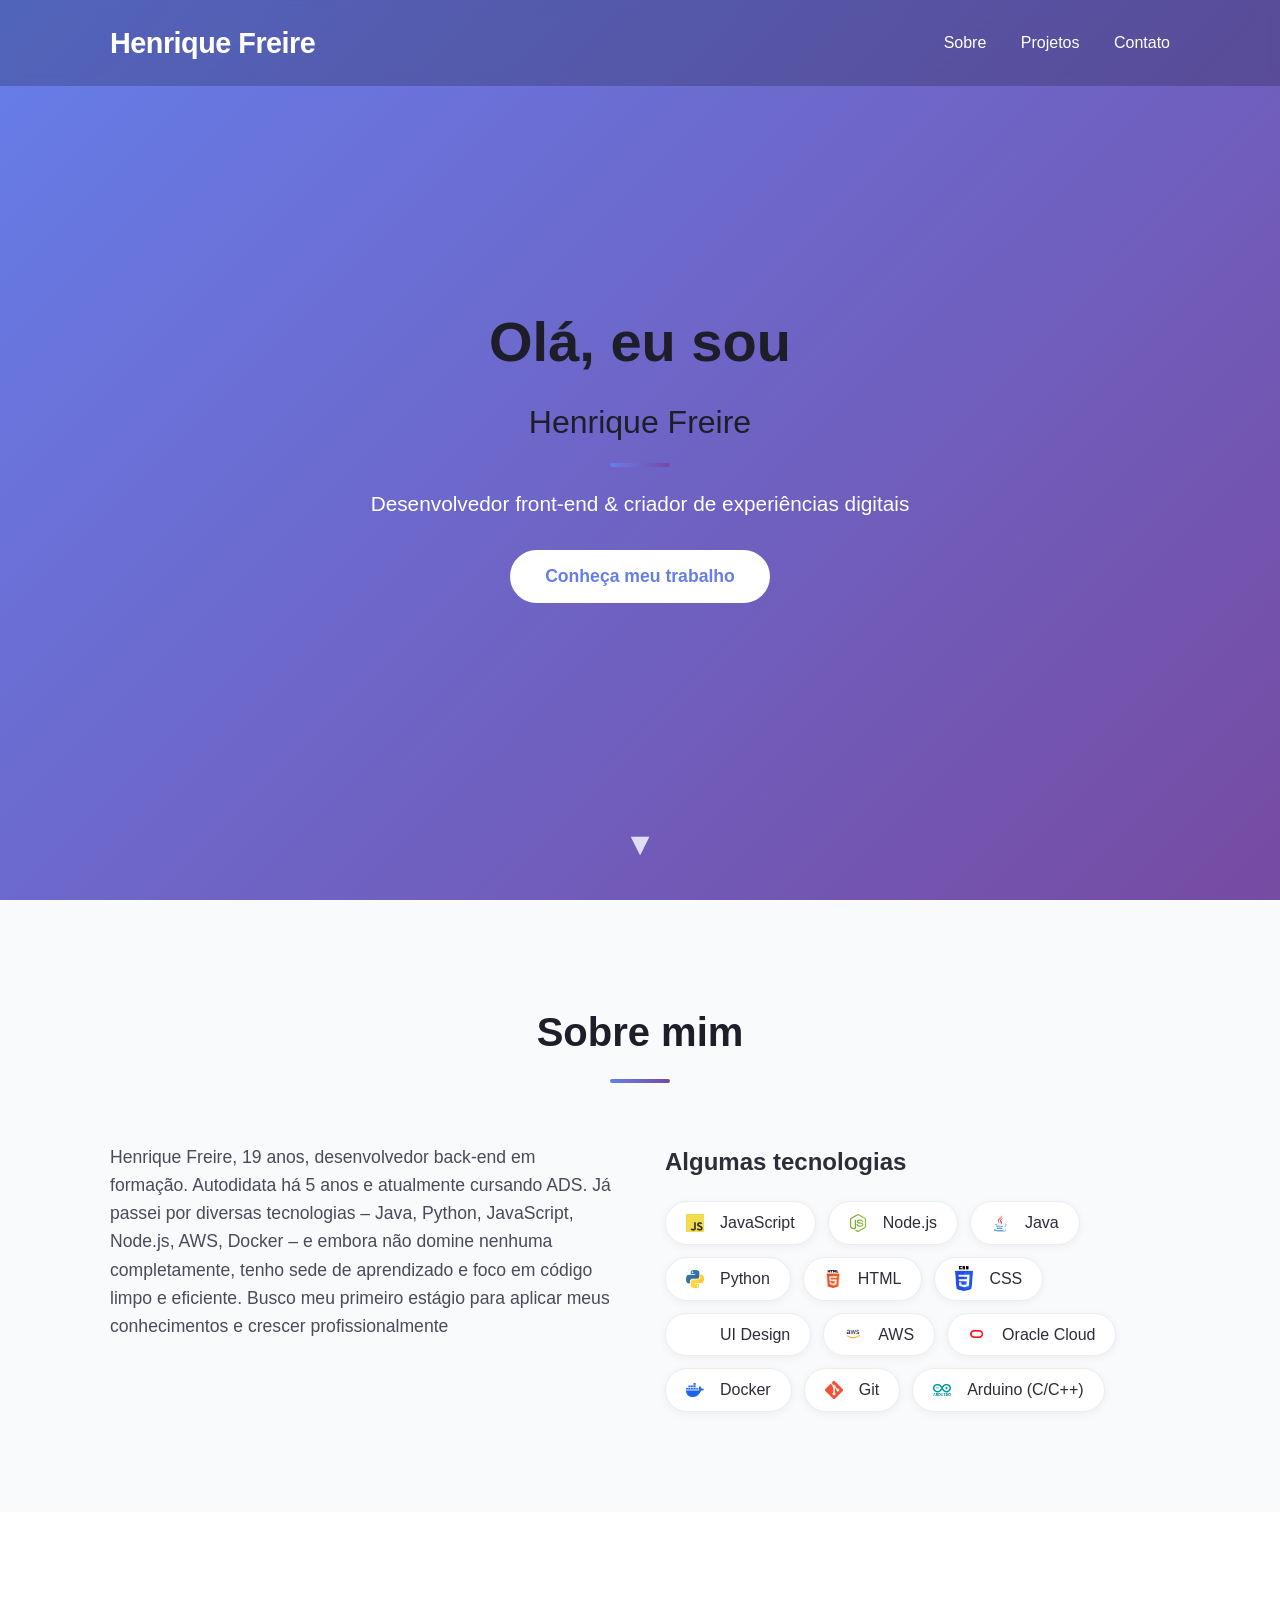
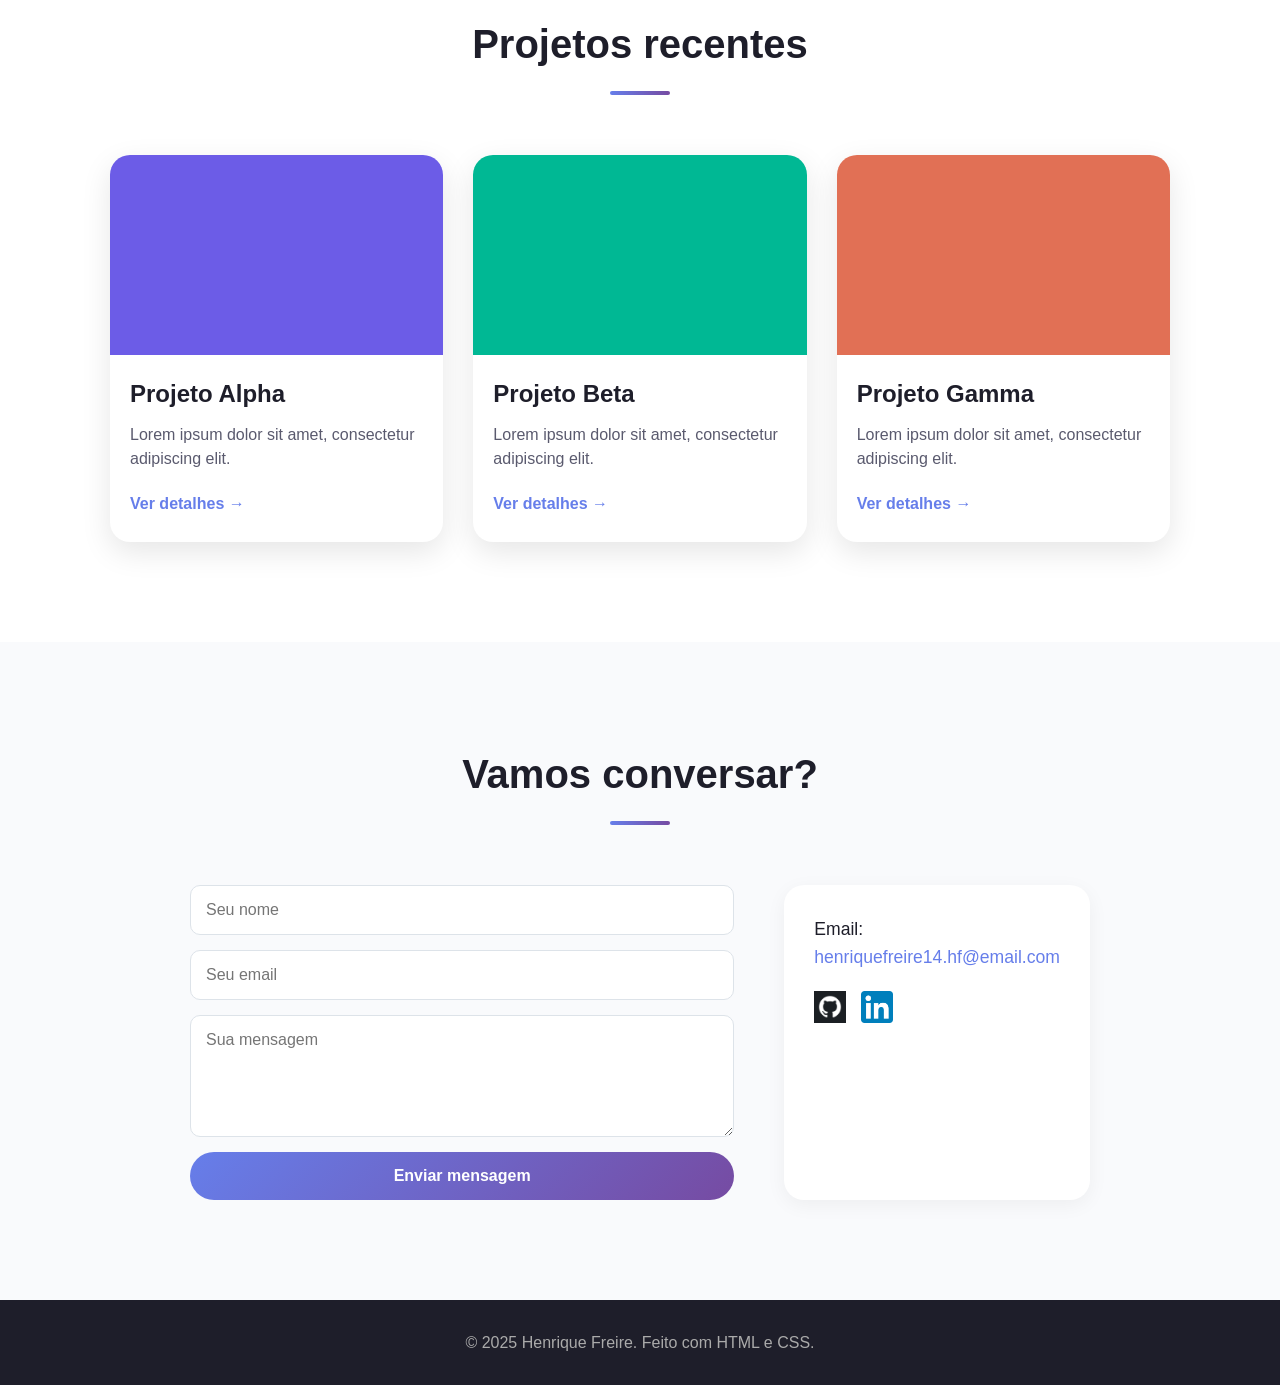
==== trabalhoPortfolio/index.html @ 01a15acb "Primeira commit" ====
<!DOCTYPE html>
<html lang="pt">
<head>
    <meta charset="UTF-8">
    <meta name="viewport" content="width=device-width, initial-scale=1.0">
    <title>HenFreir</title>
    <link rel="stylesheet" href="style.css">
</head>
<body>
    <header class="cabecalho">
        <div class="container">
            <h1 class="logo">Henrique Freire</h1>
            <nav class="menu">
                <a href="#sobre">Sobre</a>
                <a href="#projetos">Projetos</a>
                <a href="#contato">Contato</a>
            </nav>
        </div>
    </header>

    <main>
        <section class="hero">
            <div class="hero-content">
                <h2>Olá, eu sou <span>Henrique Freire</span></h2>
                <p>Desenvolvedor front-end & criador de experiências digitais</p>
                <a href="#projetos" class="btn">Conheça meu trabalho</a>
            </div>
            <a href="#sobre" class="scroll-down">▼</a>
        </section>

        <section id="sobre" class="sobre">
            <div class="container">
                <h2>Sobre mim</h2>
                <div class="sobre-grid">
                    <div class="sobre-texto">
                        <p>Henrique Freire, 19 anos, desenvolvedor back-end em formação. Autodidata há 5 anos e atualmente cursando ADS. Já passei por diversas tecnologias – Java, Python, JavaScript, Node.js, AWS, Docker – e embora não domine nenhuma completamente, tenho sede de aprendizado e foco em código limpo e eficiente. Busco meu primeiro estágio para aplicar meus conhecimentos e crescer profissionalmente</p>
                    </div>
                    <div class="sobre-skills">
                        <h3>Algumas tecnologias</h3>
                        <ul class="skills-list">
                            <!-- Back-end / Linguagens principais -->
                            <li style="--skill-color: #f7df1e; --skill-glow: #f7df1e80;"><img src="./imgs/js.png" alt="">JavaScript</li>
                            <li style="--skill-color: #68a063; --skill-glow: #68a06380;"><img src="./imgs/nodejs.png" alt="">Node.js</li>
                            <li style="--skill-color: #007396; --skill-glow: #00739680;"><img src="./imgs/java.png" alt="">Java</li>
                            <li style="--skill-color: #3776ab; --skill-glow: #3776ab80;"><img src="./imgs/python.png" alt="">Python</li>
                            <!-- Front-end & Design -->
                            <li style="--skill-color: #e44d26; --skill-glow: #e44d2680;"><img src="./imgs/html.png" alt="">HTML</li>
                            <li style="--skill-color: #e44d26; --skill-glow: #e44d2680;"><img src="./imgs/css.png" alt="">CSS</li>
                            <li style="--skill-color: #9b59b6; --skill-glow: #9b59b680;"><img src="./imgs/ui-design.png" alt="">UI Design</li>
                            <!-- Cloud -->
                            <li style="--skill-color: #ff9900; --skill-glow: #ff990080;"><img src="./imgs/aws.png" alt="">AWS</li>
                            <li style="--skill-color: #f80000; --skill-glow: #f8000080;"><img src="./imgs/oracle.png" alt="">Oracle Cloud</li>
                            <!-- Versionamento & DevOps -->
                            <li style="--skill-color: #2496ed; --skill-glow: #2496ed80;"><img src="./imgs/docker.png" alt="">Docker</li>
                            <li style="--skill-color: #f05032; --skill-glow: #f0503280;"><img src="./imgs/git.png" alt="">Git</li>
                            <!-- Embarcados / Outros -->
                            <li style="--skill-color: #00979d; --skill-glow: #00979d80;"><img src="./imgs/arduino.png" alt="">Arduino (C/C++)</li>
                        </ul>
                    </div>
                </div>
            </div>
        </section>

        <section id="projetos" class="projetos"> <!-- Projetos -->
            <div class="container">
                <h2>Projetos recentes</h2>
                <div class="grid">
                    <div class="card">
                        <div class="card-img" style="background: #6c5ce7;"></div>
                        <h3>Projeto Alpha</h3>
                        <p>Lorem ipsum dolor sit amet, consectetur adipiscing elit. </p>
                        <a href="#" class="card-link">Ver detalhes →</a>
                    </div>
                    <div class="card">
                        <div class="card-img" style="background: #00b894;"></div>
                        <h3>Projeto Beta</h3>
                        <p>Lorem ipsum dolor sit amet, consectetur adipiscing elit. </p>
                        <a href="#" class="card-link">Ver detalhes →</a>
                    </div>
                    <div class="card">
                        <div class="card-img" style="background: #e17055;"></div>
                        <h3>Projeto Gamma</h3>
                        <p>Lorem ipsum dolor sit amet, consectetur adipiscing elit. </p>
                        <a href="#" class="card-link">Ver detalhes →</a>
                    </div>
                </div>
            </div>
        </section>

        <section id="contato" class="contato"> <!-- Contato -->
            <div class="container">
                <h2>Vamos conversar?</h2>
                <div class="contato-wrapper">
                    <form>
                        <input type="text" placeholder="Seu nome" required>
                        <input type="email" placeholder="Seu email" required>
                        <textarea rows="5" placeholder="Sua mensagem" required></textarea>
                        <button type="submit" class="btn">Enviar mensagem</button>
                    </form>
                    <div class="contato-info">
                        <p>Email: <a href="mailto:exemplo@email.com">henriquefreire14.hf@email.com</a></p>
                        <div class="social-links">
                            <a href="https://github.com/loomuun"><img src="./imgs/github.png" alt="GitHub"></a>
                            <a href="https://linkedin.com/in/loomuun"><img src="./imgs/linkedin.png" alt="LinkedIn"></a>
                        </div>
                    </div>
                </div>
            </div>
        </section>
    </main>

    <footer class="rodape"> <!-- Rodapé -->
        <div class="container">
            <p>© 2025 Henrique Freire. Feito com HTML e CSS.</p>
        </div>
    </footer>
</body>
</html>
---- trabalhoPortfolio/style.css ----
* {
    margin: 0;
    padding: 0;
    box-sizing: border-box;
}

html {
    scroll-behavior: smooth;
}

body {
    font-family: 'Segoe UI', Tahoma, Geneva, Verdana, sans-serif;
    line-height: 1.6;
    color: #1e1e2a;
}

.container {
    max-width: 1100px;
    margin: 0 auto;
    padding: 0 20px;
}

/* Cabeçalho - transparente no hero */
.cabecalho {
    position: fixed;
    top: 0;
    left: 0;
    width: 100%;
    padding: 20px 0;
    background: rgba(0, 0, 0, 0.2);
    backdrop-filter: blur(5px);
    z-index: 1000;
    transition: background 0.3s;
}

.cabecalho .container {
    display: flex;
    justify-content: space-between;
    align-items: center;
}

.logo {
    color: #fff;
    font-size: 1.8rem;
    font-weight: 700;
    letter-spacing: -0.5px;
}

.menu a {
    color: #fff;
    text-decoration: none;
    margin-left: 30px;
    font-weight: 500;
    transition: color 0.3s;
    border-bottom: 2px solid transparent;
    padding-bottom: 5px;
}

.menu a:hover {
    border-bottom-color: #fff;
}

/* Hero - tela cheia */
.hero {
    height: 100vh;
    background: linear-gradient(135deg, #667eea 0%, #764ba2 100%);
    color: #fff;
    display: flex;
    align-items: center;
    justify-content: center;
    text-align: center;
    position: relative;
    padding: 0 20px;
}

.hero-content {
    max-width: 800px;
}

.hero h2 {
    font-size: 3.5rem;
    margin-bottom: 20px;
    animation: fadeInUp 1s ease;
}

.hero h2 span {
    display: block;
    font-size: 2rem;
    font-weight: 300;
    margin-top: 10px;
}

.hero p {
    font-size: 1.3rem;
    margin-bottom: 30px;
    opacity: 0.9;
    animation: fadeInUp 1s ease 0.2s both;
}

.hero .btn {
    background: #fff;
    color: #667eea;
    padding: 12px 35px;
    font-size: 1.1rem;
    border-radius: 50px;
    font-weight: 600;
    text-decoration: none;
    transition: transform 0.3s, box-shadow 0.3s;
    animation: fadeInUp 1s ease 0.4s both;
    display: inline-block;
}

.hero .btn:hover {
    transform: translateY(-3px);
    box-shadow: 0 10px 20px rgba(0,0,0,0.2);
}

.scroll-down {
    position: absolute;
    bottom: 30px;
    left: 50%;
    transform: translateX(-50%);
    color: #fff;
    font-size: 2rem;
    text-decoration: none;
    animation: bounce 2s infinite;
    opacity: 0.8;
}

@keyframes bounce {
    0%, 20%, 50%, 80%, 100% {transform: translateX(-50%) translateY(0);}
    40% {transform: translateX(-50%) translateY(-20px);}
    60% {transform: translateX(-50%) translateY(-10px);}
}

@keyframes fadeInUp {
    from {
        opacity: 0;
        transform: translateY(30px);
    }
    to {
        opacity: 1;
        transform: translateY(0);
    }
}

/* Seção sobre */
.sobre {
    padding: 100px 0;
    background: #f9fafc;
}

.sobre-grid {
    display: grid;
    grid-template-columns: 1fr 1fr;
    gap: 50px;
    align-items: start;
}

.sobre-texto p {
    margin-bottom: 20px;
    color: #4a4a5a;
    font-size: 1.1rem;
}

.sobre-skills h3 {
    margin-bottom: 20px;
    font-size: 1.5rem;
    color: #2d2d3a;
}

.skills-list {
    list-style: none;
    display: flex;
    flex-wrap: wrap;
    gap: 12px;
}

.skills-list li {
    background: #fff;
    padding: 8px 20px;
    border-radius: 30px;
    box-shadow: 0 2px 10px rgba(0,0,0,0.05);
    font-weight: 500;
    color: #2d2d3a;
    border: 1px solid #eaeef2;
    transition: all 0.3s ease;
}

.skills-list li:hover {
    background-color: color-mix(in srgb, var(--skill-color) 10%, transparent);
    color: var(--skill-color);
    border-color: var(--skill-color);
    box-shadow: 0 0 15px var(--skill-glow);
}

.skills-list img {
    width: 18px;
    height: auto;
    vertical-align: middle;
    margin-right: 8px;
}

/* Alinha ícone e texto verticalmente dentro do badge */
.skills-list li {
    display: inline-flex;
    align-items: center;
    gap: 8px;
}

.skills-list img {
    display: block;
}

/* Projetos */
.projetos {
    padding: 100px 0;
    background: #fff;
}

h2 {
    text-align: center;
    font-size: 2.5rem;
    margin-bottom: 60px;
    color: #1e1e2a;
    position: relative;
}

h2:after {
    content: '';
    display: block;
    width: 60px;
    height: 4px;
    background: linear-gradient(90deg, #667eea, #764ba2);
    margin: 15px auto 0;
    border-radius: 2px;
}

.grid {
    display: grid;
    grid-template-columns: repeat(auto-fit, minmax(300px, 1fr));
    gap: 30px;
}

.card {
    background: #fff;
    border-radius: 20px;
    overflow: hidden;
    box-shadow: 0 10px 30px rgba(0,0,0,0.1);
    transition: transform 0.3s, box-shadow 0.3s;
}

.card:hover {
    transform: translateY(-10px);
    box-shadow: 0 20px 40px rgba(0,0,0,0.15);
}

.card-img {
    height: 200px;
    background-size: cover;
    background-position: center;
}

.card h3 {
    font-size: 1.5rem;
    margin: 20px 20px 10px;
    color: #1e1e2a;
}

.card p {
    margin: 0 20px 20px;
    color: #5a5a6e;
    line-height: 1.5;
}

.card-link {
    display: inline-block;
    margin: 0 20px 25px;
    color: #667eea;
    text-decoration: none;
    font-weight: 600;
    transition: transform 0.2s;
}

.card-link:hover {
    transform: translateX(5px);
}

/* Contato */
.contato {
    padding: 100px 0;
    background: #f9fafc;
}

.contato-wrapper {
    display: grid;
    grid-template-columns: 2fr 1fr;
    gap: 50px;
    max-width: 900px;
    margin: 0 auto;
}

.contato form {
    display: flex;
    flex-direction: column;
    gap: 15px;
}

.contato input,
.contato textarea {
    width: 100%;
    padding: 15px;
    border: 1px solid #dde3e9;
    border-radius: 10px;
    font-family: inherit;
    font-size: 1rem;
    transition: border 0.3s;
}

.contato input:focus,
.contato textarea:focus {
    outline: none;
    border-color: #667eea;
}

.contato .btn {
    background: linear-gradient(135deg, #667eea, #764ba2);
    color: #fff;
    padding: 15px 30px;
    border: none;
    border-radius: 50px;
    font-size: 1rem;
    font-weight: 600;
    cursor: pointer;
    transition: opacity 0.3s;
}

.contato .btn:hover {
    opacity: 0.9;
}

.contato-info {
    background: #fff;
    padding: 30px;
    border-radius: 20px;
    box-shadow: 0 5px 20px rgba(0,0,0,0.05);
}

.contato-info p {
    margin-bottom: 20px;
    font-size: 1.1rem;
}

.contato-info a {
    color: #667eea;
    text-decoration: none;
    font-weight: 500;
}

.social-links {
    display: flex;
    gap: 15px;
    margin-top: 10px;
}

.social-links a {
    display: inline-block;
}

.social-links img {
    width: 32px;
    height: auto;
    display: block;
    transition: filter 0.3s ease;
}

.social-links a:hover {
    color: #667eea;
}

.social-links a:hover img {
    animation: shake 0.3s ease-in-out;
    filter: drop-shadow(0 0 8px rgba(102, 126, 234, 0.8)); /*Glow*/
}

@keyframes shake {
    0% { transform: rotate(0deg); }
    25% { transform: rotate(10deg); }
    50% { transform: rotate(-10deg); }
    75% { transform: rotate(5deg); }
    100% { transform: rotate(0deg); }
}

.rodape {
    background: #1e1e2a;
    color: #aaa;
    text-align: center;
    padding: 30px 0;
}

@media (max-width: 768px) {
    .cabecalho .container {
        flex-direction: column;
        gap: 10px;
    }

    .menu a {
        margin: 0 15px;
    }

    .hero h2 {
        font-size: 2.5rem;
    }

    .hero h2 span {
        font-size: 1.5rem;
    }

    .sobre-grid,
    .contato-wrapper {
        grid-template-columns: 1fr;
    }

    h2 {
        font-size: 2rem;
    }
}
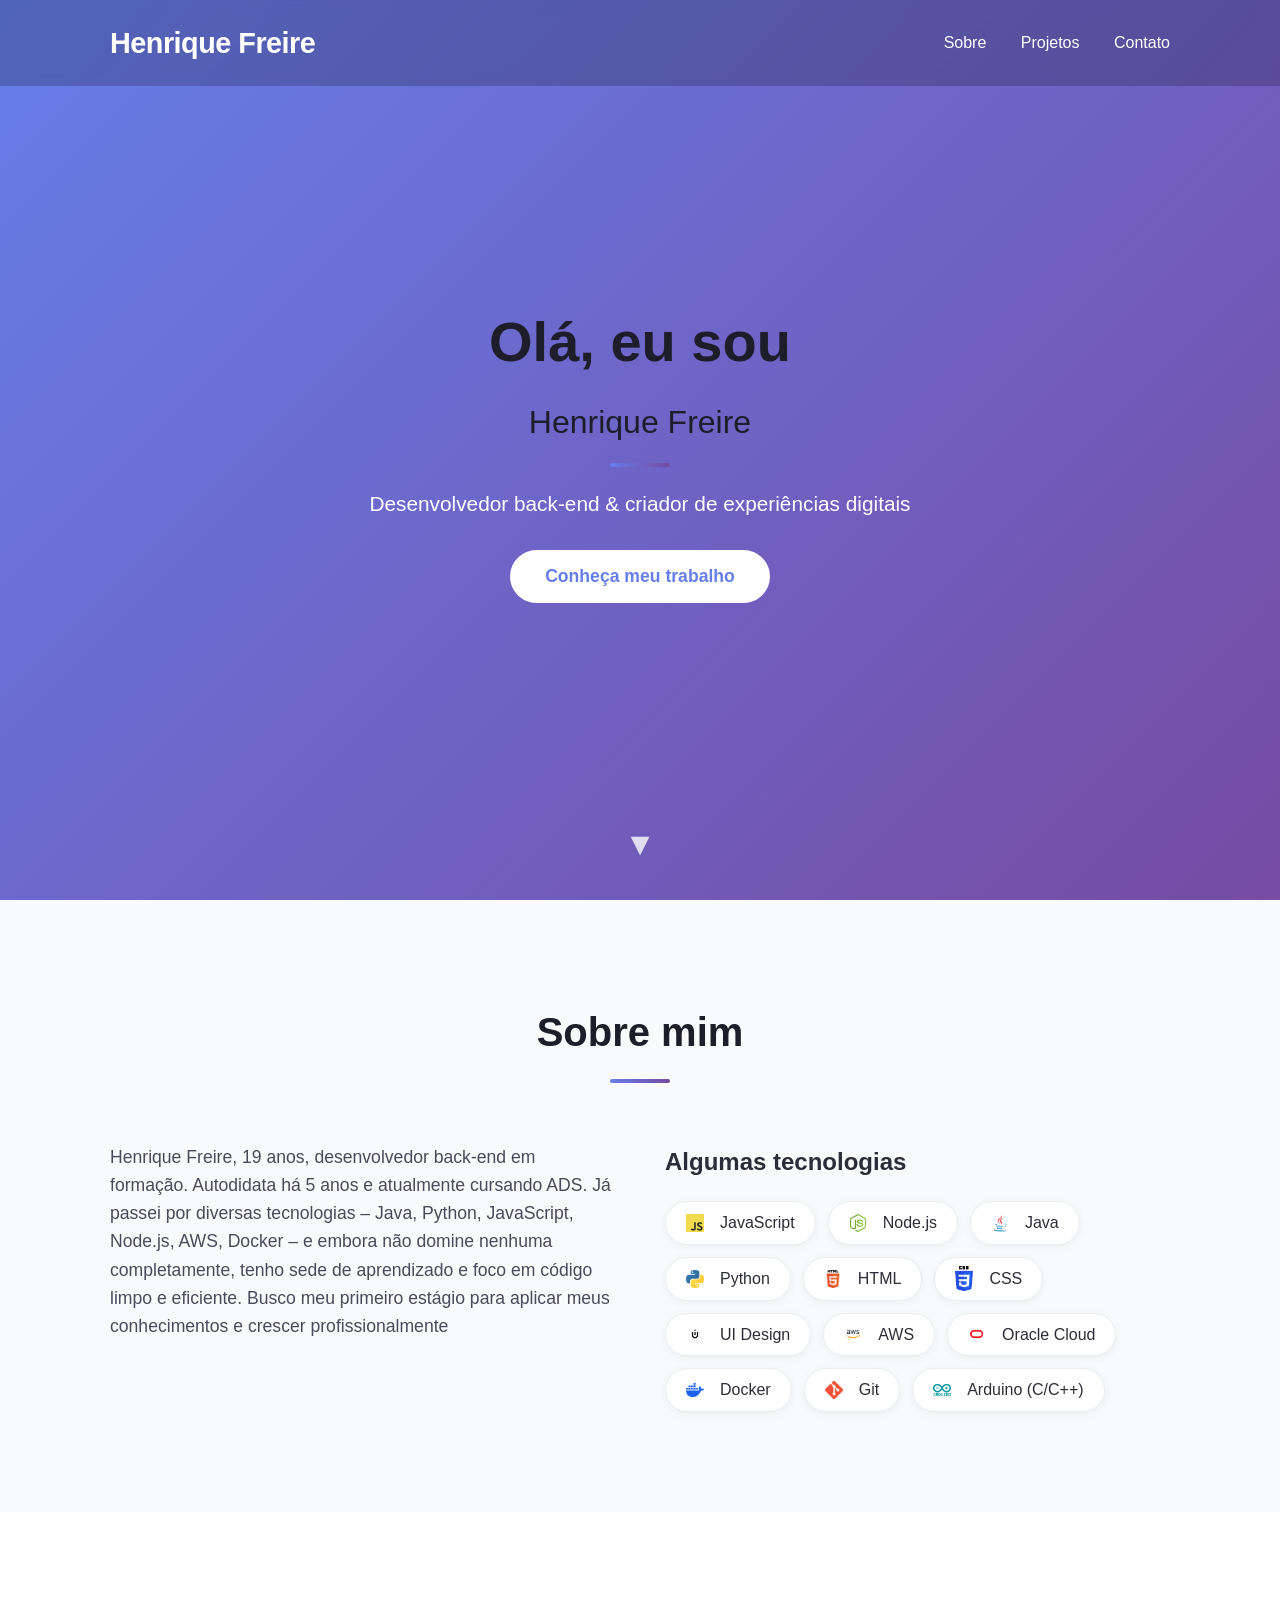
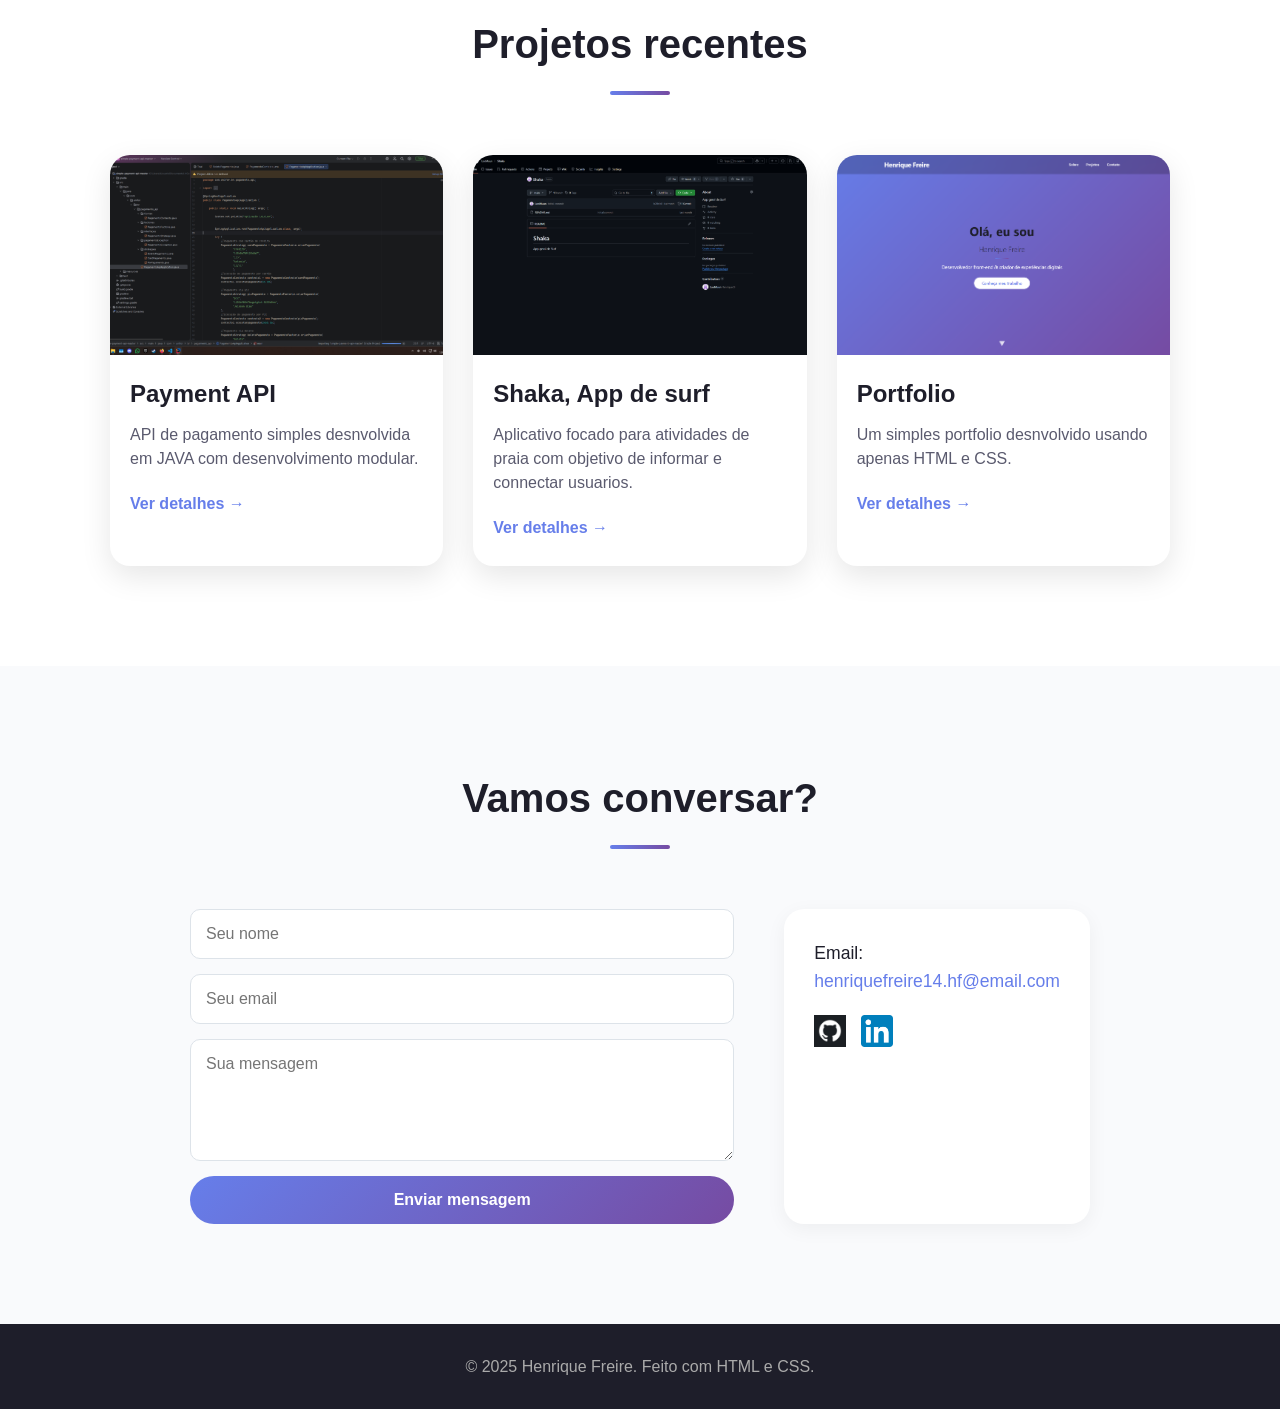
==== commit 47a9d343: "update arquivos de imagem" ====
--- a/trabalhoPortfolio/index.html
+++ b/trabalhoPortfolio/index.html
@@ -22,7 +22,7 @@
         <section class="hero">
             <div class="hero-content">
                 <h2>Olá, eu sou <span>Henrique Freire</span></h2>
-                <p>Desenvolvedor front-end & criador de experiências digitais</p>
+                <p>Desenvolvedor back-end & criador de experiências digitais</p>
                 <a href="#projetos" class="btn">Conheça meu trabalho</a>
             </div>
             <a href="#sobre" class="scroll-down">▼</a>
@@ -45,8 +45,8 @@
                             <li style="--skill-color: #3776ab; --skill-glow: #3776ab80;"><img src="./imgs/python.png" alt="">Python</li>
                             <!-- Front-end & Design -->
                             <li style="--skill-color: #e44d26; --skill-glow: #e44d2680;"><img src="./imgs/html.png" alt="">HTML</li>
-                            <li style="--skill-color: #e44d26; --skill-glow: #e44d2680;"><img src="./imgs/css.png" alt="">CSS</li>
-                            <li style="--skill-color: #9b59b6; --skill-glow: #9b59b680;"><img src="./imgs/ui-design.png" alt="">UI Design</li>
+                            <li style="--skill-color: #2926e4; --skill-glow: #3230b1;"><img src="./imgs/css.png" alt="">CSS</li>
+                            <li style="--skill-color: #9b59b6; --skill-glow: #9b59b680;"><img src="./imgs/ui.png" alt="">UI Design</li>
                             <!-- Cloud -->
                             <li style="--skill-color: #ff9900; --skill-glow: #ff990080;"><img src="./imgs/aws.png" alt="">AWS</li>
                             <li style="--skill-color: #f80000; --skill-glow: #f8000080;"><img src="./imgs/oracle.png" alt="">Oracle Cloud</li>
@@ -66,22 +66,22 @@
                 <h2>Projetos recentes</h2>
                 <div class="grid">
                     <div class="card">
-                        <div class="card-img" style="background: #6c5ce7;"></div>
-                        <h3>Projeto Alpha</h3>
-                        <p>Lorem ipsum dolor sit amet, consectetur adipiscing elit. </p>
-                        <a href="#" class="card-link">Ver detalhes →</a>
+                        <div class="card-img" style="background-image: url(./imgs/payment.png);"></div>
+                        <h3>Payment API</h3>
+                        <p>API de pagamento simples desnvolvida em JAVA com desenvolvimento modular.</p>
+                        <a href="https://github.com/LooMuun/simple-payment-api" class="card-link">Ver detalhes →</a>
                     </div>
                     <div class="card">
-                        <div class="card-img" style="background: #00b894;"></div>
-                        <h3>Projeto Beta</h3>
-                        <p>Lorem ipsum dolor sit amet, consectetur adipiscing elit. </p>
-                        <a href="#" class="card-link">Ver detalhes →</a>
+                        <div class="card-img" style="background-image: url(./imgs/shaka.png);"></div>
+                        <h3>Shaka, App de surf</h3>
+                        <p>Aplicativo focado para atividades de praia com objetivo de informar e connectar usuarios.</p>
+                        <a href="https://github.com/LooMuun/Shaka" class="card-link">Ver detalhes →</a>
                     </div>
                     <div class="card">
-                        <div class="card-img" style="background: #e17055;"></div>
-                        <h3>Projeto Gamma</h3>
-                        <p>Lorem ipsum dolor sit amet, consectetur adipiscing elit. </p>
-                        <a href="#" class="card-link">Ver detalhes →</a>
+                        <div class="card-img" style="background-image: url('./imgs/portfolio.png');";></div>
+                        <h3>Portfolio</h3>
+                        <p>Um simples portfolio desnvolvido usando apenas HTML e CSS.</p>
+                        <a href="https://github.com/LooMuun/portfolio" class="card-link">Ver detalhes →</a>
                     </div>
                 </div>
             </div>
